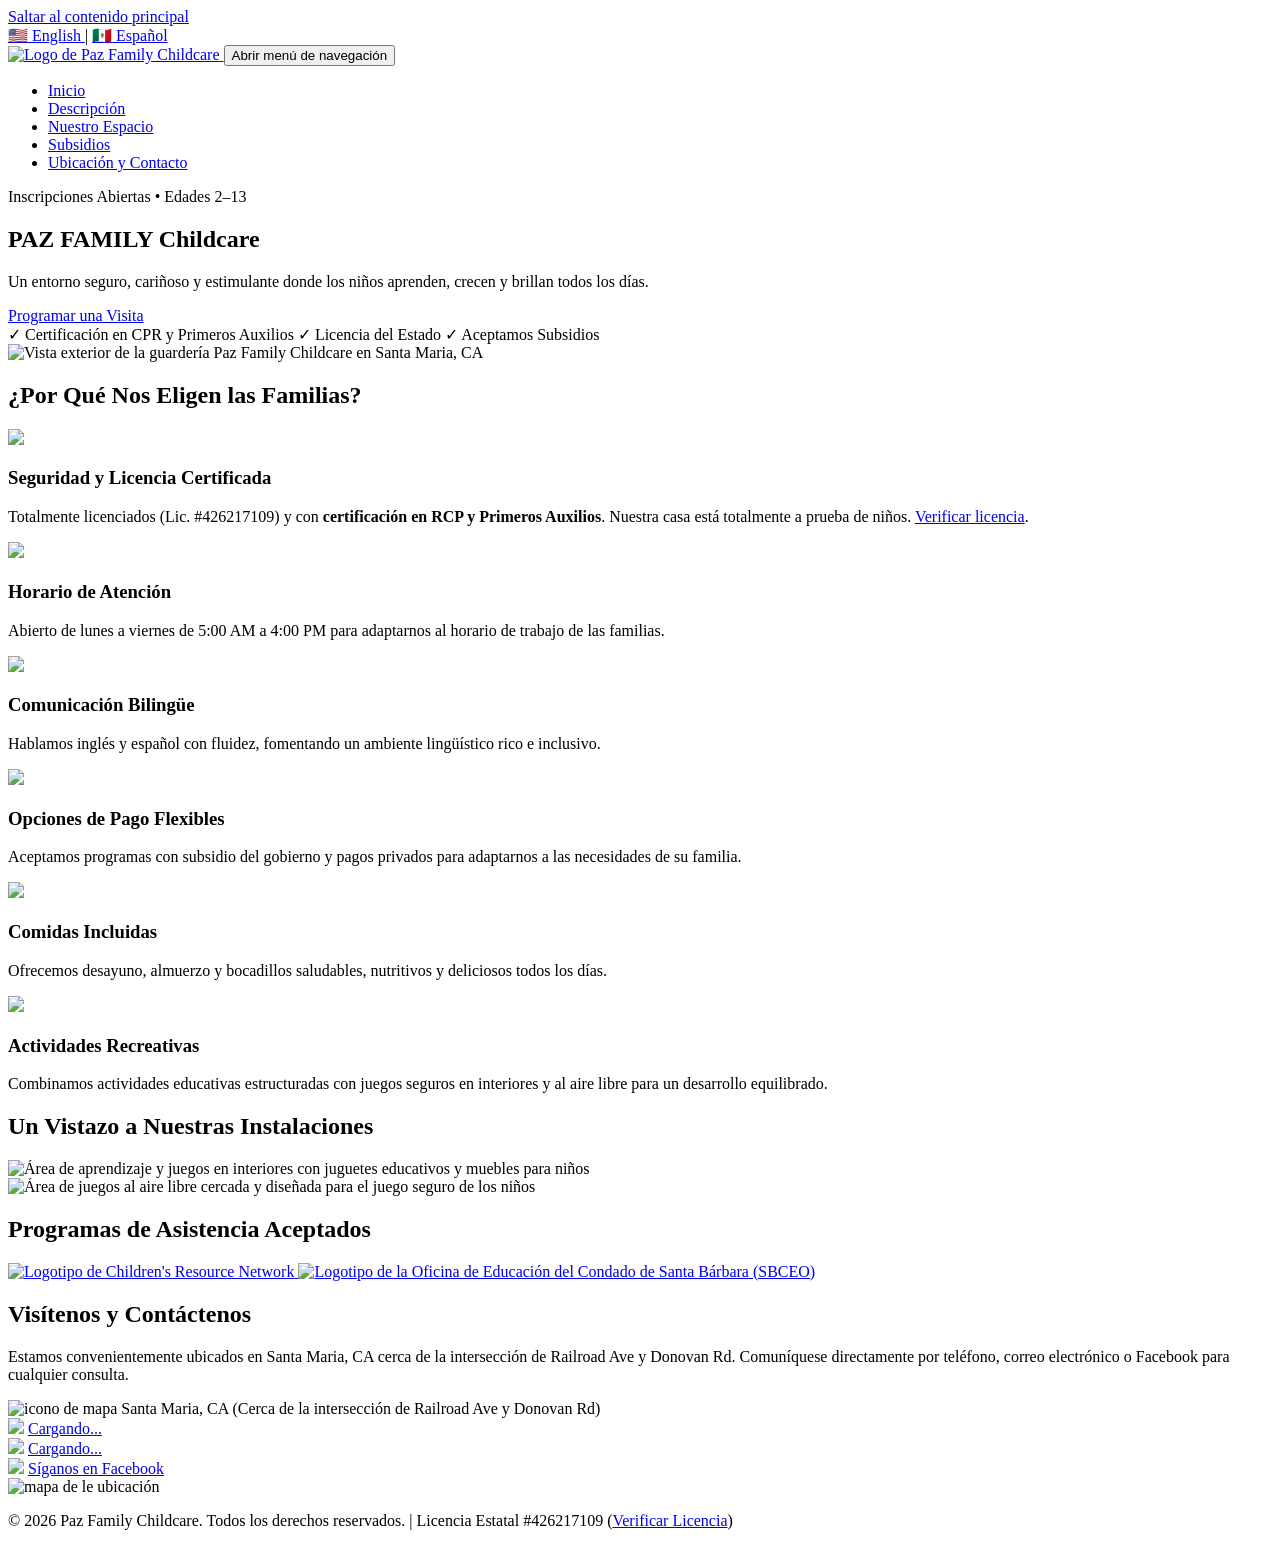
==== index-es.html @ 93f6423c "Add files via upload" ====
<!DOCTYPE html>
<html lang="es">

<head>
    <meta charset="UTF-8">
    <meta name="viewport" content="width=device-width, initial-scale=1.0">
    <link rel="icon" type="image/svg+xml" href="assets/images/childcare-logo.svg">
    <title>Paz Family Childcare Family Childcare | Guardería y Cuidado Infantil en Santa Maria, CA (Edades 2–13)</title>
    <meta name="description"
        content="Cuidado infantil bilingüe y licenciado en Santa Maria, CA. Edades 2–13. Comidas incluidas. Aceptamos subsidios y pago privado. ¡Inscripciones abiertas!">
    <meta name="keywords"
        content="Cuidado infantil Santa Maria CA, guardería cerca de Railroad Ave y Donovan Rd, cuidado infantil bilingüe, guardería subsidiada Santa Maria CA, cuidado de niños de 2 a 13 años, pago privado cuidado infantil">
    <meta property="og:title" content="Paz Family Chilcare Family Childcare | Cuidado Infantil Licenciado en Santa Maria, CA">
    <meta property="og:description"
        content="Inscripciones abiertas para edades de 2 a 13 años en Santa Maria, CA. Proveedor licenciado, ambiente bilingüe (inglés/español), comidas incluidas y subsidios o pago privado aceptados.">
    <meta property="og:type" content="website">
    <meta property="og:locale" content="es_US">
    <link rel="canonical" href="https://pazfamilychildcare.com/index-es.html" />
    <link rel="alternate" hreflang="en" href="https://pazfamilychildcare.com/index.html" />
    <link rel="alternate" hreflang="es" href="https://pazfamilychildcare.com/index-es.html" />
    <link rel="alternate" hreflang="x-default" href="https://pazfamilychildcare.com/index.html" />
    <link rel="preconnect" href="https://fonts.googleapis.com">
    <link rel="preconnect" href="https://fonts.gstatic.com" crossorigin>
    <link
        href="https://fonts.googleapis.com/css2?family=Nunito+Sans:wght@600;700;800&family=Quicksand:wght@700&display=swap"
        rel="stylesheet">
    <link rel="stylesheet" href="assets/css/style.css">
</head>

<body>
    <a href="#main-content" class="skip-link">Saltar al contenido principal</a>

    <header>
        <nav class="header-lang-switcher" aria-label="Opciones de idioma">
            <div class="container">
                <a href="index.html" id="lang-en" class="lang-btn" lang="en" aria-label="Switch to English version">
                    <span class="flag" aria-hidden="true">🇺🇸</span> English
                </a>
                <span class="lang-divider" aria-hidden="true">|</span>
                <a href="index-es.html" id="lang-es" class="lang-btn active" aria-label="Versión en español activa">
                    <span class="flag" aria-hidden="true">🇲🇽</span> Español
                </a>
            </div>
        </nav>
        <div class="nav-container">
            <div class="container">
                <a href="#hero" class="logo" aria-label="Página de inicio de Paz Family Childcare">
                    <img src="assets/images/childcare-logo.svg" alt="Logo de Paz Family Childcare">
                </a>
                <button class="mobile-menu-btn" aria-label="Abrir menú de navegación" aria-expanded="false"
                    aria-controls="primary-navigation">
                    <span aria-hidden="true"></span>
                    <span aria-hidden="true"></span>
                    <span aria-hidden="true"></span>
                    <span class="sr-only">Abrir menú de navegación</span>
                </button>
                <nav id="primary-navigation" aria-label="Navegación principal">
                    <ul class="nav-links">
                        <li><a href="#hero" class="nav-link active">Inicio</a></li>
                        <li><a href="#features" class="nav-link">Descripción</a></li>
                        <li><a href="#facility" class="nav-link">Nuestro Espacio</a></li>
                        <li><a href="#programs" class="nav-link">Subsidios</a></li>
                        <li><a href="#location" class="nav-link">Ubicación y Contacto</a></li>
                    </ul>
                </nav>
            </div>
        </div>
    </header>
    <main id="main-content">
        <section id="hero" class="hero">
            <div class="container">
                <span class="blob-bottom-left" aria-hidden="true"></span>
                <span class="blob-bottom-right" aria-hidden="true"></span>
                <div class="hero-container">
                    <div class="hero-content">
                        <span class="badge">Inscripciones Abiertas • Edades 2–13</span>
                        <h1>PAZ FAMILY <span>Childcare</span></h1>
                        <p>Un entorno seguro, cariñoso y estimulante donde los niños aprenden, crecen y brillan todos
                            los
                            días.</p>
                        <a href="#location" class="btn-primary">Programar una Visita</a>
                        <div class="hero-trust-bullets">
                            <span>✓ Certificación en CPR y Primeros Auxilios</span>
                            <span>✓ Licencia del Estado</span>
                            <span>✓ Aceptamos Subsidios</span>
                        </div>
                    </div>
                    <div class="hero-image-wrapper">
                        <img src="assets/images/house-outside.jpg"
                            alt="Vista exterior de la guardería Paz Family Childcare en Santa Maria, CA">
                    </div>
                </div>
            </div>
        </section>
        <section id="features" class="features">
            <div class="container">
                <h2 class="section-title">¿Por Qué Nos Eligen las Familias?</h2>
                <div class="features-grid">
                    <div class="feature-card">
                        <div class="icon-wrapper" aria-hidden="true"><img src="assets/icons/checkmark-icon.svg"
                                loading="lazy"></div>
                        <h3>Seguridad y Licencia Certificada</h3>
                        <p>Totalmente licenciados (Lic. #426217109) y con <strong>certificación en RCP y Primeros
                                Auxilios</strong>. Nuestra casa está totalmente a prueba de niños. <a
                                href="https://www.ccld.dss.ca.gov/carefacilitysearch/FacDetail/426217109" target="_blank" rel="noopener noreferrer"
                                aria-label="Verificar nuestra licencia en el sitio web de CCLD (se abre en una nueva pestaña)">Verificar
                                licencia</a>.</p>
                    </div>
                    <div class="feature-card">
                        <div class="icon-wrapper" aria-hidden="true"><img src="assets/icons/time-icon.svg"
                                loading="lazy"></div>
                        <h3>Horario de Atención</h3>
                        <p>Abierto de lunes a viernes de 5:00 AM a 4:00 PM para adaptarnos al horario de trabajo de las
                            familias.</p>
                    </div>
                    <div class="feature-card">
                        <div class="icon-wrapper" aria-hidden="true"><img src="assets/icons/languages-icon.svg"
                                loading="lazy"></div>
                        <h3>Comunicación Bilingüe</h3>
                        <p>Hablamos inglés y español con fluidez, fomentando un ambiente lingüístico rico e inclusivo.
                        </p>
                    </div>
                    <div class="feature-card">
                        <div class="icon-wrapper" aria-hidden="true"><img src="assets/icons/money-icon.svg"
                                loading="lazy"></div>
                        <h3>Opciones de Pago Flexibles</h3>
                        <p>Aceptamos programas con subsidio del gobierno y pagos privados para adaptarnos a las
                            necesidades
                            de su familia.</p>
                    </div>
                    <div class="feature-card">
                        <div class="icon-wrapper" aria-hidden="true"><img src="assets/icons/meal-icon.svg"
                                loading="lazy"></div>
                        <h3>Comidas Incluidas</h3>
                        <p>Ofrecemos desayuno, almuerzo y bocadillos saludables, nutritivos y deliciosos todos los días.
                        </p>
                    </div>
                    <div class="feature-card">
                        <div class="icon-wrapper" aria-hidden="true"><img src="assets/icons/basketball-icon.svg"
                                loading="lazy"></div>
                        <h3>Actividades Recreativas</h3>
                        <p>Combinamos actividades educativas estructuradas con juegos seguros en interiores y al aire
                            libre
                            para un desarrollo equilibrado.</p>
                    </div>
                </div>
            </div>
        </section>
        <section id="facility" class="facility">
            <div class="container">
                <h2 class="section-title">Un Vistazo a Nuestras Instalaciones</h2>
                <div class="facility-grid">
                    <div class="facility-card kitchen">
                        <img src="assets/images/house-indoors.jpg"
                            alt="Área de aprendizaje y juegos en interiores con juguetes educativos y muebles para niños"
                            loading="lazy">
                    </div>
                    <div class="facility-card books">
                        <img src="assets/images/house-indoors-v2.jpg"
                            alt="Área de juegos al aire libre cercada y diseñada para el juego seguro de los niños"
                            loading="lazy">
                    </div>
                </div>
            </div>
        </section>
        <section id="programs" class="programs">
            <div class="container">
                <h2 class="section-title">Programas de Asistencia Aceptados</h2>
                <div class="logo-group">
                    <a href="https://www.example-program1.gov" target="_blank" rel="noopener noreferrer"
                        class="program-logo"
                        aria-label="Visitar el sitio web de Children's Resource Network (se abre en una nueva pestaña)">
                        <img src="assets/images/childrens-resournce-santa-barbara-county-logo.jpg"
                            alt="Logotipo de Children's Resource Network" loading="lazy">
                    </a>
                    <a href="https://www.example-program2.gov" target="_blank" rel="noopener noreferrer"
                        class="program-logo" aria-label="Visitar el sitio web de SBCEO (se abre en una nueva pestaña)">
                        <img src="assets/images/sbceo-logo.png"
                            alt="Logotipo de la Oficina de Educación del Condado de Santa Bárbara (SBCEO)"
                            loading="lazy">
                    </a>
                </div>
            </div>
        </section>
        <section id="location" class="location">
            <div class="contact-section">
                <div class="contact-grid">
                    <div class="contact-info">
                        <h2 class="section-title">Visítenos y Contáctenos</h2>
                        <p>Estamos convenientemente ubicados en Santa Maria, CA cerca de la intersección de Railroad Ave y
                            Donovan Rd. Comuníquese directamente por teléfono, correo electrónico o Facebook para cualquier
                            consulta.</p>
                        <div class="contact-details">
                            <div class="contact-item">
                                <span aria-hidden="true"><img src="assets/icons/map-icon.svg" alt="icono de mapa"
                                        loading="lazy"></span>
                                <span>Santa Maria, CA (Cerca de la intersección de Railroad Ave y Donovan Rd)</span>
                            </div>
                            <div class="contact-item">
                                <span aria-hidden="true"><img src="assets/icons/phone-icon.svg" loading="lazy"></span>
                                <a href="#" id="protected-phone" class="contact-link"
                                    aria-label="Llamar a Paz Family Childcare">Cargando...</a>
                            </div>
                            <div class="contact-item">
                                <span aria-hidden="true"><img src="assets/icons/email-icon.svg" loading="lazy"></span>
                                <a href="#" id="protected-email" class="contact-link"
                                    aria-label="Enviar correo electrónico a Paz Family Childcare">Cargando...</a>
                            </div>
                            <div class="contact-item">
                                <span aria-hidden="true"><img src="assets/icons/facebook-icon.svg"
                                        loading="lazy"></span>
                                <a href="https://www.facebook.com/pazfamilychildcare1" target="_blank" rel="noopener noreferrer"
                                    class="contact-link"
                                    aria-label="Visitar nuestra página de Facebook (se abre en una nueva pestaña)">Síganos
                                    en Facebook</a>
                            </div>
                        </div>
                    </div>
                    <div class="map">
                        <img src="/assets/images/childare-location.png" alt="mapa de le ubicación">
                    </div>
                </div>
            </div>
        </section>
    </main>
    <footer>
        <div class="container">
            <p>&copy; <span id="current-year">2026</span> Paz Family Childcare. Todos los derechos reservados. |
                Licencia
                Estatal #426217109 (<a href="https://www.ccld.dss.ca.gov/carefacilitysearch/FacDetail/426217109" target="_blank" rel="noopener noreferrer"
                    aria-label="Verificar licencia en el sitio web de DSS de California (se abre en una nueva pestaña)">Verificar
                    Licencia</a>)</p>
        </div>
    </footer>
    <script src="assets/js/main.js" defer></script>
</body>

</html>
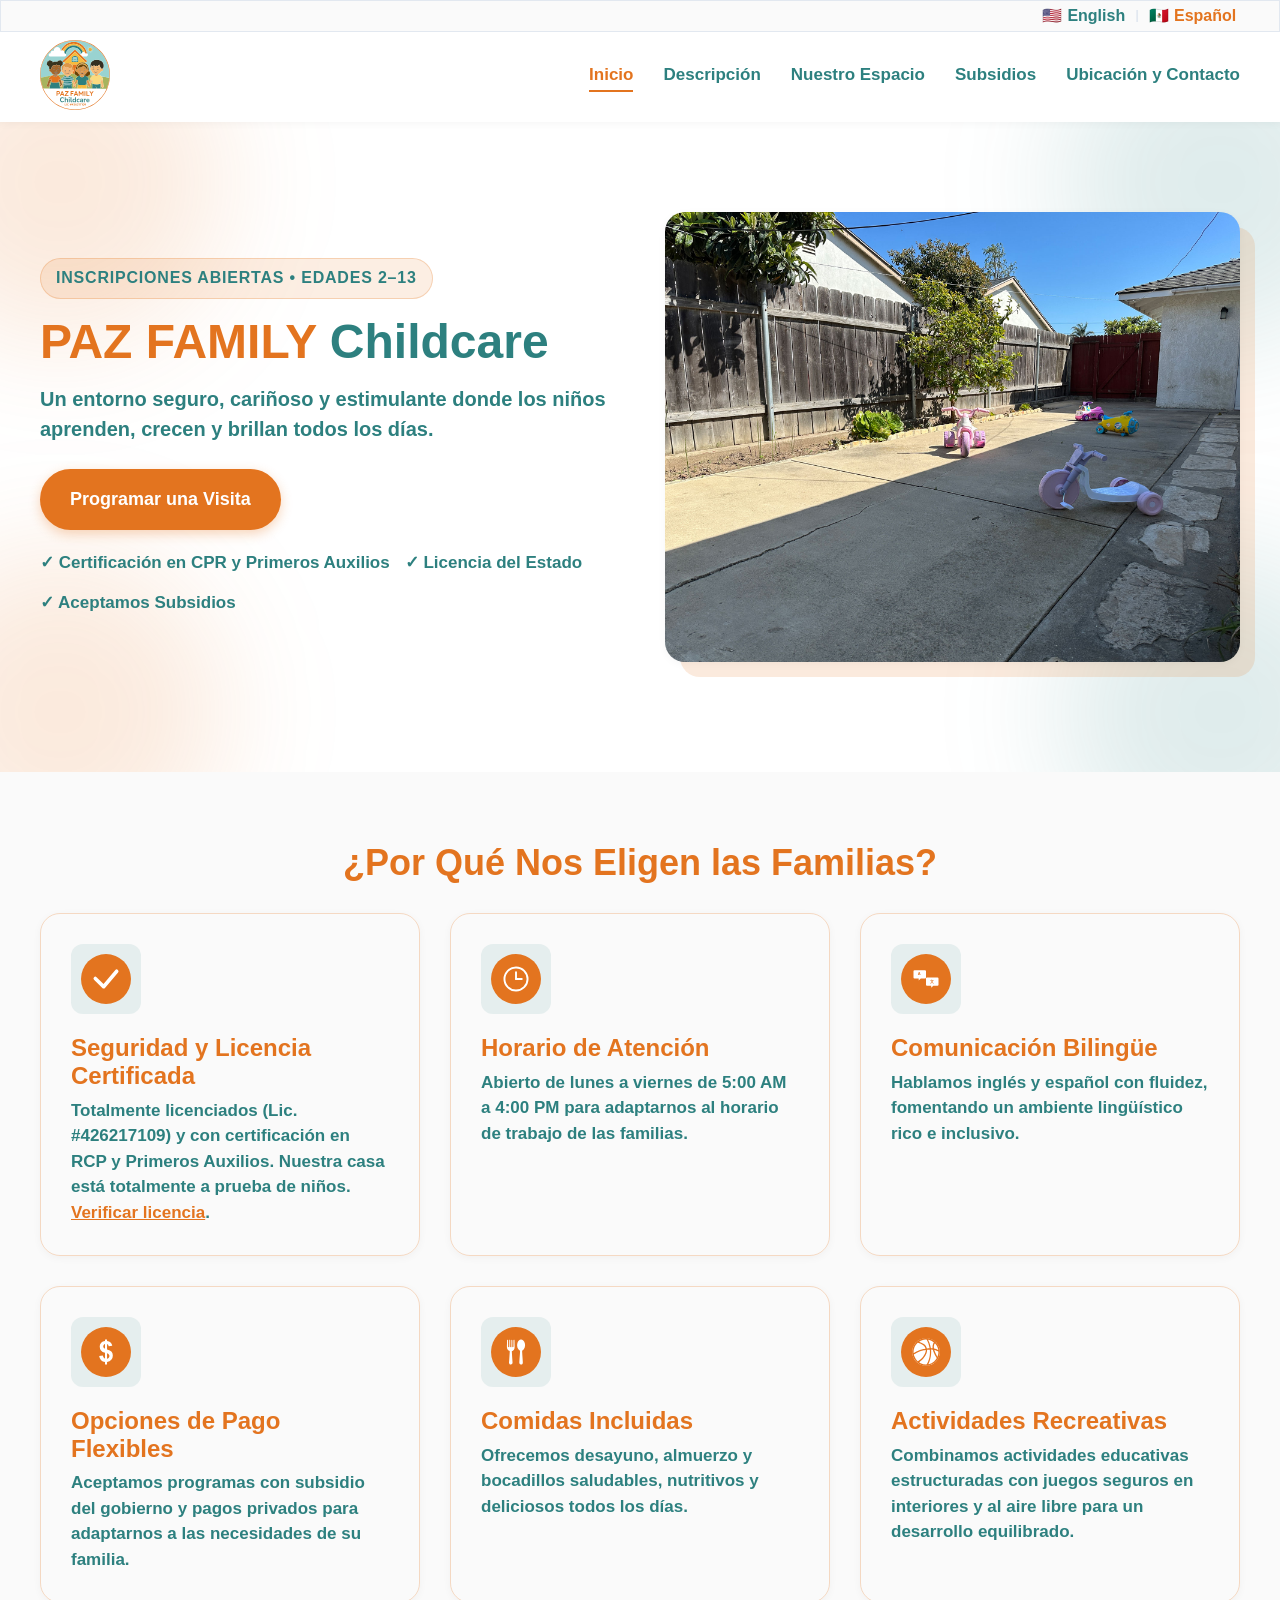
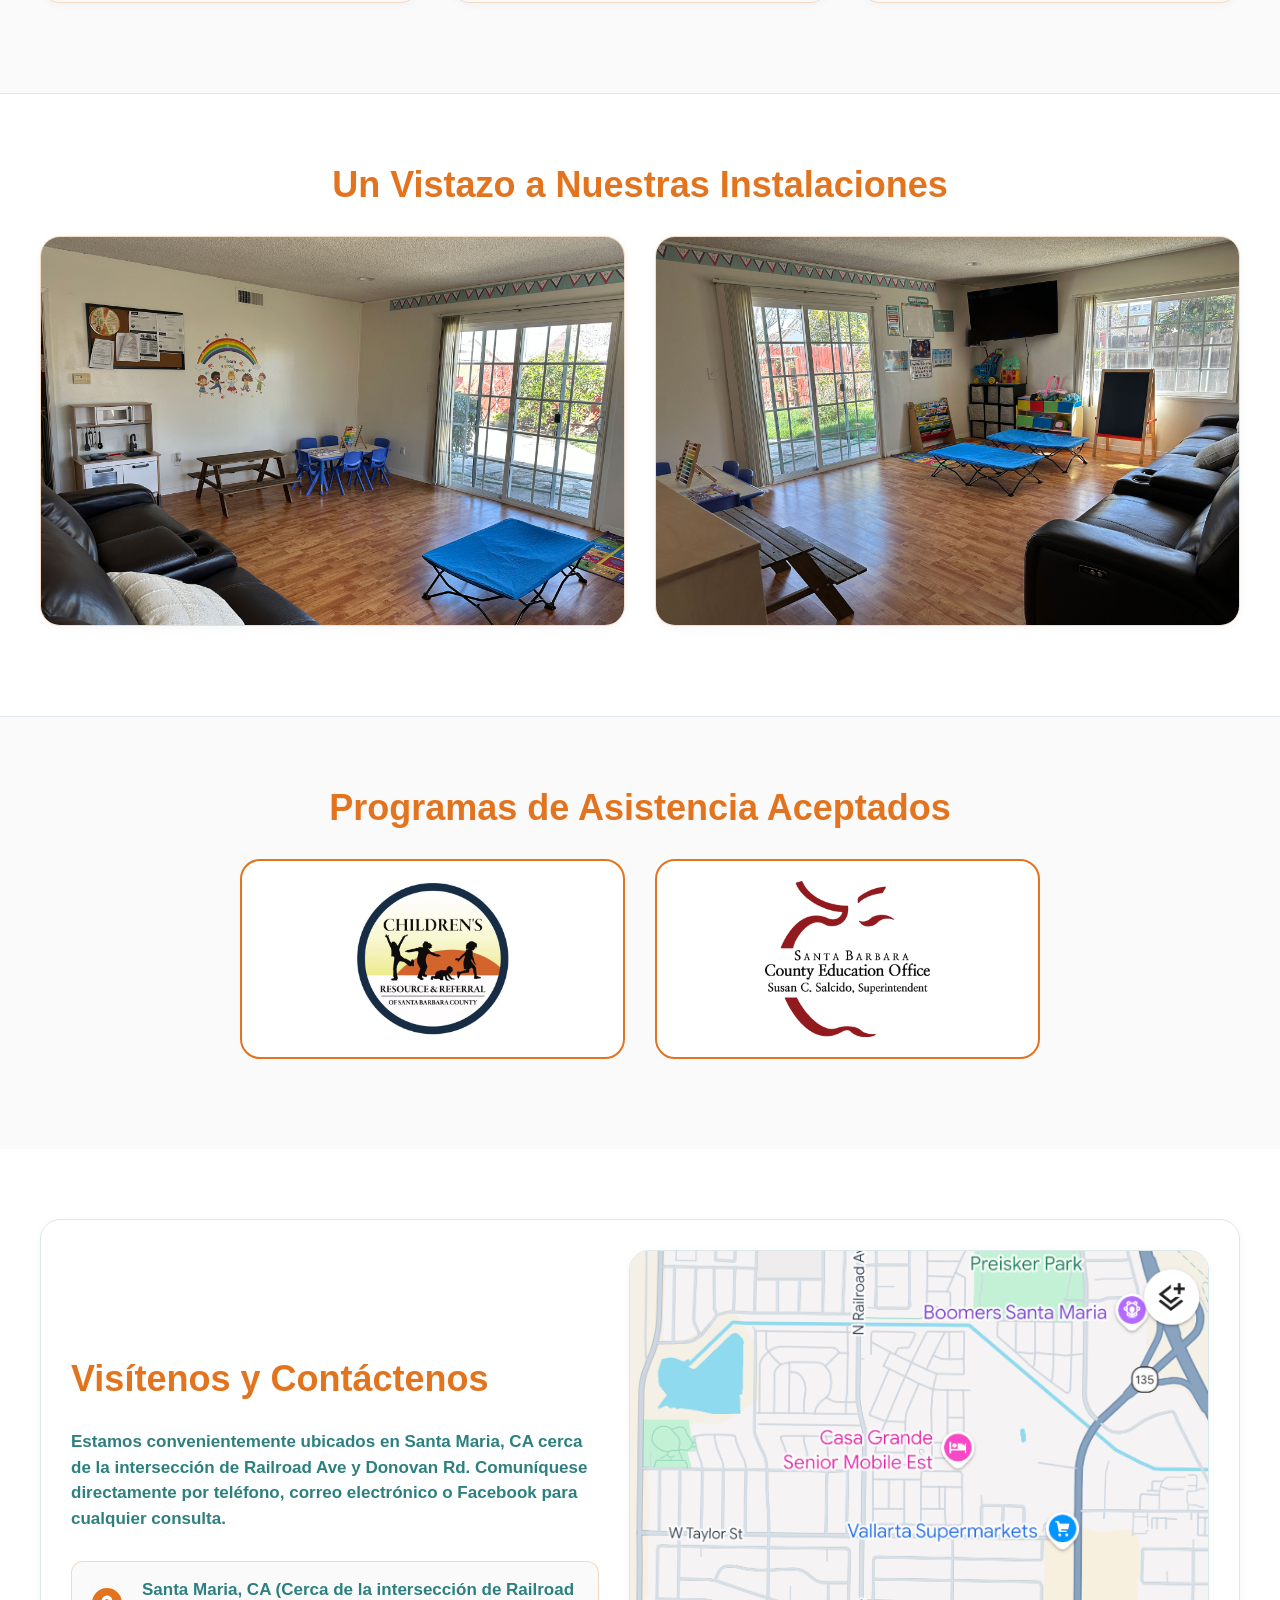
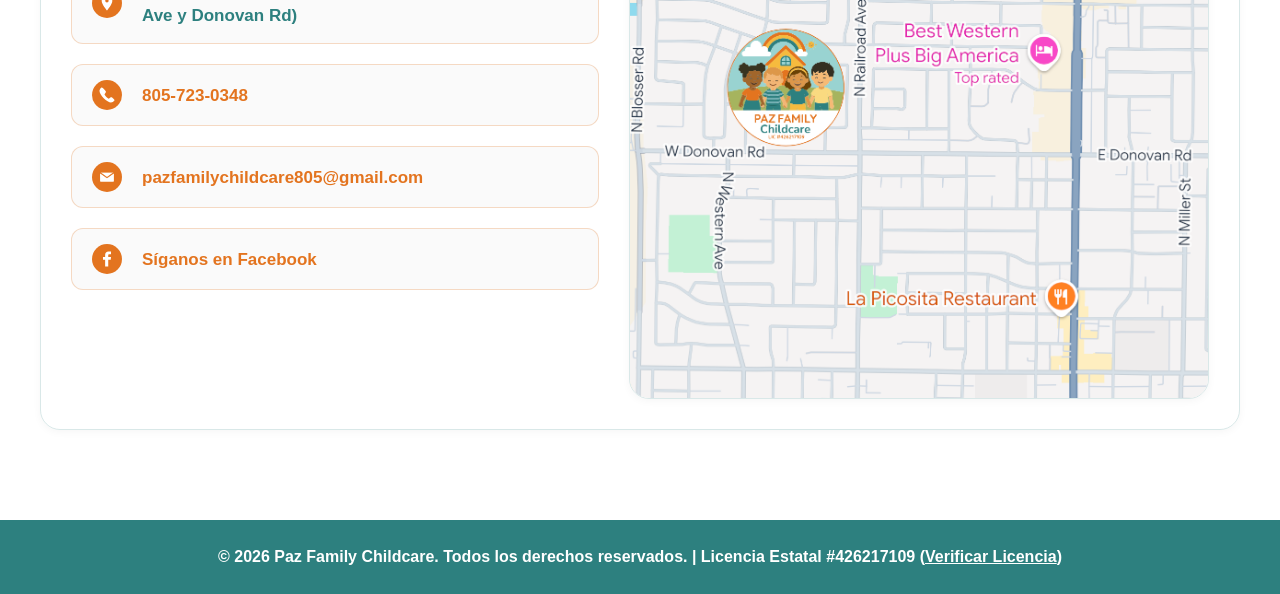
==== commit c16ca05c: "Fix map screenshot path" ====
--- a/index-es.html
+++ b/index-es.html
@@ -217,7 +217,7 @@
                         </div>
                     </div>
                     <div class="map">
-                        <img src="/assets/images/childare-location.png" alt="mapa de le ubicación">
+                        <img src="assets/images/childare-location.png" alt="mapa de le ubicación">
                     </div>
                 </div>
             </div>
@@ -235,4 +235,4 @@
     <script src="assets/js/main.js" defer></script>
 </body>
 
-</html>+</html>
--- a/assets/css/style.css
+++ b/assets/css/style.css
@@ -0,0 +1,1057 @@
+:root {
+    /* Brand colors */
+    --color-orange: #E3741F;
+    --color-aqua: #2D807F;
+
+    /* Font families */
+    --font-primary: 'Nunito Sans', sans-serif;
+    --font-secondary: 'Quicksand', sans-serif;
+
+    /* Layout */
+    --container-max-width: 1260px;
+    --padding-large: 90px;
+    --padding-medium: 70px;
+    --padding-small: 30px;
+
+    /* Border colors */
+    --border-aqua: 1.5px solid rgba(45, 128, 127, 0.18);
+    --border-orange: 1.5px solid rgba(227, 116, 31, 0.25);
+    --border-color: #E2E8F0;
+
+    /* Neutrals */
+    --color-white: #FFFFFF;
+    --bg-light: #FAFAFA;
+    --bg-dark: #0F172A;
+
+    /* Typography */
+    --font-h1: 3rem;
+    --font-h2: 2.25rem;
+    --font-h3: 1.5rem;
+    --font-body: 1.125rem;
+    --font-small: 1rem;
+    --font-nav: 1.0625rem;
+    --font-hero-p: 1.25rem;
+
+    /* Shadows */
+    --shadow-sm: 0 2px 8px rgba(0, 0, 0, 0.04);
+    --shadow-md: 0 10px 25px rgba(0, 0, 0, 0.08);
+    --shadow-orange: 0 10px 25px rgba(227, 116, 31, 0.15);
+    --shadow-aqua: 0 10px 25px rgba(45, 128, 127, 0.15);
+
+    /* Border Radius */
+    --radius-lg: 20px;
+    --radius-md: 12px;
+    --radius-full: 50px;
+
+    /* Transitions */
+    --transition: all 0.3s cubic-bezier(0.16, 1, 0.3, 1);
+}
+
+/* Reset & base styles */
+*,
+*::before,
+*::after {
+    box-sizing: border-box;
+    margin: 0;
+    padding: 0;
+}
+
+html {
+    -webkit-font-smoothing: antialiased;
+    -moz-osx-font-smoothing: grayscale;
+    text-rendering: optimizeLegibility;
+    scroll-behavior: smooth;
+    scroll-padding-top: 80px;
+}
+
+body {
+    font-family: var(--font-primary);
+    color: var(--color-aqua);
+    font-size: var(--font-body);
+    line-height: 1.5;
+    font-weight: 600;
+}
+
+h1,
+h2,
+h3,
+.section-title,
+.badge {
+    font-weight: 700;
+    font-family: var(--font-secondary);
+    line-height: 1.15;
+}
+
+h1 {
+    font-size: var(--font-h1);
+}
+
+h1 span{
+     font-family: var(--font-primary);
+}
+
+h2 {
+    font-size: var(--font-h2);
+}
+
+h3 {
+    font-size: var(--font-h3);
+}
+
+.sr-only {
+    position: absolute;
+    width: 1px;
+    height: 1px;
+    padding: 0;
+    margin: -1px;
+    overflow: hidden;
+    clip: rect(0, 0, 0, 0);
+    white-space: nowrap;
+    border: 0;
+}
+
+ul {
+    list-style: none;
+}
+
+img {
+    max-width: 100%;
+    height: auto;
+    display: block;
+}
+
+a {
+    text-decoration: none;
+    color: inherit;
+    font-weight: 800;
+}
+
+p a {
+    color: var(--color-orange);
+    text-decoration: underline;
+}
+
+p a:hover,
+p a:focus-visible {
+    color: var(--color-aqua);
+}
+
+.container {
+    max-width: var(--container-max-width);
+    margin-left: auto;
+    margin-right: auto;
+    padding-left: var(--padding-small);
+    padding-right: var(--padding-small);
+    width: 100%;
+}
+
+:focus-visible {
+    outline: 3px solid var(--color-orange);
+    outline-offset: 2px;
+}
+
+:focus:not(:focus-visible) {
+    outline: none;
+}
+
+.skip-link {
+    position: absolute;
+    top: -9999px;
+    left: -9999px;
+    background: var(--color-white);
+    color: #1a1a1a;
+    padding: 12px 18px;
+    font-weight: 700;
+    z-index: 99999;
+    text-decoration: underline;
+    border: 2px solid var(--color-orange);
+    border-radius: 0 0 6px 6px;
+    box-shadow: 0 4px 10px rgba(0, 0, 0, 0.15);
+    line-height: 1.15;
+}
+
+.skip-link:focus {
+    top: 0;
+    left: 50%;
+    -webkit-transform: translateX(-50%);
+    transform: translateX(-50%);
+}
+
+@media (forced-colors: active) {
+
+    :focus-visible,
+    .skip-link:focus {
+        outline: 3px solid CanvasText;
+    }
+}
+
+/* Header & navigation */
+header {
+    position: fixed;
+    top: 0;
+    left: 0;
+    width: 100%;
+    height: 122px;
+    background: var(--color-white);
+    box-shadow: var(--shadow-sm);
+    z-index: 1000;
+}
+
+.nav-container .container {
+    display: -webkit-box;
+    display: flex;
+    -webkit-box-pack: justify;
+    justify-content: space-between;
+    -webkit-box-align: center;
+    align-items: center;
+    padding-top: 8px;
+    padding-bottom: 8px;
+    -webkit-transition: padding 0.3s ease;
+    transition: padding 0.3s ease;
+    position: relative;
+}
+
+.logo img {
+    width: 70px;
+    height: 70px;
+    -o-object-fit: contain;
+    object-fit: contain;
+    -webkit-transition: width 0.3s ease, height 0.3s ease;
+    transition: width 0.3s ease, height 0.3s ease;
+}
+
+header.header-scrolled .logo img {
+    width: 50px;
+    height: 50px;
+}
+
+header.header-scrolled {
+    height: 100px;
+}
+
+.nav-links {
+    display: -webkit-box;
+    display: flex;
+    -webkit-box-align: center;
+    align-items: center;
+    gap: var(--padding-small);
+}
+
+.nav-links a {
+    font-family: var(--font-primary);
+    font-weight: 700;
+    font-size: var(--font-nav);
+    line-height: 1.15;
+    color: var(--color-aqua);
+    -webkit-transition: var(--transition);
+    transition: var(--transition);
+    position: relative;
+    padding: 8px 0;
+}
+
+.nav-links a:hover,
+.nav-links a.active {
+    color: var(--color-orange);
+}
+
+.nav-links a.active::after {
+    content: '';
+    position: absolute;
+    bottom: 0;
+    left: 0;
+    width: 100%;
+    height: 2px;
+    background-color: var(--color-orange);
+}
+
+/* Mobile menu toggle button */
+.mobile-menu-btn {
+    display: none;
+    background: none;
+    border: none;
+    cursor: pointer;
+    width: 44px;
+    height: 44px;
+    padding: 8px;
+    z-index: 1001;
+    position: relative;
+    -webkit-box-orient: vertical;
+    -webkit-box-direction: normal;
+    flex-direction: column;
+    -webkit-box-pack: center;
+    justify-content: center;
+    -webkit-box-align: center;
+    align-items: center;
+    gap: 5px;
+}
+
+.mobile-menu-btn span {
+    display: block;
+    width: 25px;
+    height: 3px;
+    background: var(--color-aqua);
+    border-radius: 2px;
+    -webkit-transition: opacity 0.3s ease, -webkit-transform 0.3s ease;
+    transition: opacity 0.3s ease, -webkit-transform 0.3s ease;
+    transition: transform 0.3s ease, opacity 0.3s ease;
+    transition: transform 0.3s ease, opacity 0.3s ease, -webkit-transform 0.3s ease;
+}
+
+.mobile-menu-btn.open span:nth-child(1) {
+    -webkit-transform: translateY(8px) rotate(45deg);
+    transform: translateY(8px) rotate(45deg);
+}
+
+.mobile-menu-btn.open span:nth-child(2) {
+    opacity: 0;
+}
+
+.mobile-menu-btn.open span:nth-child(3) {
+    -webkit-transform: translateY(-8px) rotate(-45deg);
+    transform: translateY(-8px) rotate(-45deg);
+}
+
+main {
+    margin-top: 122px;
+}
+
+/* Hero section */
+.hero {
+    padding-top: 50px;
+    padding-bottom: 50px;
+    position: relative;
+    overflow: hidden;
+}
+
+@media (min-height: 716px) {
+    .hero {
+        padding-top: var(--padding-large);
+        padding-bottom: 110px;
+    }
+}
+
+.hero-container {
+    display: grid;
+    grid-template-columns: 1fr 1fr;
+    gap: 50px;
+    -webkit-box-align: center;
+    align-items: center;
+    position: relative;
+    z-index: 2;
+}
+
+.badge {
+    display: inline-block;
+    background-color: rgba(227, 116, 31, 0.12);
+    color: var(--color-aqua);
+    border: var(--border-orange);
+    font-size: var(--font-small);
+    line-height: 1.15;
+    letter-spacing: 0.05em;
+    padding: 10px 15px;
+    border-radius: var(--radius-full);
+    text-transform: uppercase;
+}
+
+.hero-trust-bullets {
+    display: -webkit-box;
+    display: flex;
+    gap: 15px;
+    margin-top: 20px;
+    font-size: var(--font-nav);
+    line-height: 1.5;
+    font-weight: 700;
+    color: var(--color-aqua);
+    flex-wrap: wrap;
+}
+
+.btn-primary {
+    display: -webkit-inline-box;
+    display: inline-flex;
+    -webkit-box-align: center;
+    align-items: center;
+    -webkit-box-pack: center;
+    justify-content: center;
+    background-color: var(--color-orange);
+    color: var(--color-white);
+    font-family: var(--font-secondary);
+    font-size: var(--font-body);
+    line-height: 1.15;
+    font-weight: 700;
+    padding: 20px 30px;
+    min-height: 50px;
+    border-radius: var(--radius-full);
+    border: none;
+    box-shadow: 0 4px 12px rgba(227, 116, 31, 0.3);
+    cursor: pointer;
+    -webkit-transition: var(--transition);
+    transition: var(--transition);
+    text-decoration: none;
+    position: relative;
+    overflow: hidden;
+    isolation: isolate;
+}
+
+.btn-primary:hover,
+.btn-primary:focus {
+    background-color: var(--color-aqua);
+    color: var(--color-white);
+    -webkit-transform: translateY(-2px);
+    transform: translateY(-2px);
+    box-shadow: 0 6px 16px rgba(45, 128, 127, 0.3);
+}
+
+.btn-primary:focus-visible {
+    outline: none;
+    box-shadow: 0 0 0 3px var(--color-white), 0 0 0 6px var(--color-orange);
+}
+
+/* Corner blobs */
+.hero::before,
+.hero::after,
+.blob-bottom-left,
+.blob-bottom-right {
+    position: absolute;
+    width: 320px;
+    height: 320px;
+    border-radius: 50%;
+    -webkit-filter: blur(60px);
+    filter: blur(60px);
+    pointer-events: none;
+    z-index: 1;
+}
+
+.hero::before {
+    content: '';
+    top: -100px;
+    left: -100px;
+    background: rgba(227, 116, 31, 0.15);
+}
+
+.hero::after {
+    content: '';
+    top: -100px;
+    right: -100px;
+    background: rgba(45, 128, 127, 0.15);
+}
+
+.blob-bottom-left {
+    bottom: -100px;
+    left: -100px;
+    background: rgba(227, 116, 31, 0.15);
+}
+
+.blob-bottom-right {
+    bottom: -100px;
+    right: -100px;
+    background: rgba(45, 128, 127, 0.15);
+}
+
+.hero h1 {
+    color: var(--color-orange);
+    margin: 15px 0;
+}
+
+.hero h1 span {
+    color: var(--color-aqua);
+}
+
+.hero p {
+    font-size: var(--font-hero-p);
+    line-height: 1.5;
+    color: var(--color-aqua);
+    margin-bottom: 25px;
+}
+
+.hero-image-wrapper {
+    position: relative;
+}
+
+.hero-image-wrapper::before {
+    content: '';
+    position: absolute;
+    top: 15px;
+    left: 15px;
+    width: 100%;
+    height: 100%;
+    background-color: rgba(227, 116, 31, 0.15);
+    border-radius: var(--radius-lg);
+    z-index: 0;
+}
+
+.hero-image-wrapper img {
+    position: relative;
+    z-index: 1;
+    width: 100%;
+    max-height: 300px;
+    aspect-ratio: 1 / 1;
+    -o-object-fit: cover;
+    object-fit: cover;
+    border-radius: var(--radius-lg);
+    box-shadow: var(--shadow-sm);
+}
+
+.section-title {
+    text-align: center;
+    margin-bottom: 30px;
+    color: var(--color-orange);
+}
+
+/* Features grid */
+.features {
+    padding-top: 30px;
+    padding-bottom: var(--padding-large);
+    background: var(--bg-light);
+}
+
+@media (min-height: 716px) {
+    .features {
+        padding-top: var(--padding-medium);
+        padding-bottom: var(--padding-large);
+    }
+
+    .hero-image-wrapper img {
+        max-height: 450px;
+    }
+}
+
+.features-grid {
+    display: grid;
+    grid-template-columns: repeat(3, 1fr);
+    gap: var(--padding-small);
+}
+
+@media (max-width: 992px) {
+    .features-grid {
+        grid-template-columns: repeat(2, 1fr);
+    }
+}
+
+@media (max-width: 600px) {
+    .features-grid {
+        grid-template-columns: 1fr;
+    }
+}
+
+.feature-card {
+    border: var(--border-orange);
+    border-radius: var(--radius-lg);
+    padding: var(--padding-small);
+    -webkit-transition: var(--transition);
+    transition: var(--transition);
+    box-shadow: var(--shadow-sm);
+    position: relative;
+    overflow: hidden;
+}
+
+.feature-card img {
+    width: 50px;
+}
+
+.feature-card:hover,
+.feature-card:focus {
+    -webkit-transform: translateY(-4px);
+    transform: translateY(-4px);
+    border-color: var(--color-orange);
+    box-shadow: var(--shadow-orange);
+}
+
+.feature-card .icon-wrapper {
+    width: 70px;
+    height: 70px;
+    background: rgba(45, 128, 127, 0.10);
+    border-radius: var(--radius-md);
+    display: -webkit-box;
+    display: flex;
+    -webkit-box-align: center;
+    align-items: center;
+    -webkit-box-pack: center;
+    justify-content: center;
+    margin-bottom: 20px;
+    -webkit-transition: var(--transition);
+    transition: var(--transition);
+}
+
+.feature-card:hover .icon-wrapper,
+.feature-card:focus .icon-wrapper {
+    background: rgba(227, 116, 31, 0.12);
+}
+
+.feature-card h3 {
+    color: var(--color-orange);
+    margin-bottom: 8px;
+}
+
+.feature-card p {
+    color: var(--color-aqua);
+    font-size: var(--font-nav);
+    line-height: 1.5;
+}
+
+/* Facility section */
+.facility {
+    padding-top: var(--padding-medium);
+    padding-bottom: var(--padding-large);
+    border-top: 1px solid var(--border-color);
+    border-bottom: 1px solid var(--border-color);
+}
+
+.facility-grid {
+    display: grid;
+    grid-template-columns: repeat(auto-fit, minmax(350px, 1fr));
+    gap: var(--padding-small);
+}
+
+.facility-card {
+    border-radius: var(--radius-lg);
+    overflow: hidden;
+    border: var(--border-orange);
+    box-shadow: var(--shadow-sm);
+    -webkit-transition: var(--transition);
+    transition: var(--transition);
+}
+
+.facility-card:hover,
+.facility-card:focus {
+    border-color: var(--color-aqua);
+    box-shadow: var(--shadow-aqua);
+}
+
+.facility-card img {
+    width: 100%;
+    height: auto;
+    aspect-ratio: 1.5 / 1;
+    -o-object-fit: cover;
+    object-fit: cover;
+    display: block;
+    -webkit-transition: -webkit-transform 0.5s cubic-bezier(0.16, 1, 0.3, 1);
+    transition: -webkit-transform 0.5s cubic-bezier(0.16, 1, 0.3, 1);
+    transition: transform 0.5s cubic-bezier(0.16, 1, 0.3, 1);
+    transition: transform 0.5s cubic-bezier(0.16, 1, 0.3, 1), -webkit-transform 0.5s cubic-bezier(0.16, 1, 0.3, 1);
+}
+
+.facility-card.kitchen img {
+    -webkit-transform-origin: 16% 45%;
+    transform-origin: 16% 45%;
+}
+
+.facility-card.books img {
+    -webkit-transform-origin: 73% 33%;
+    transform-origin: 73% 33%;
+}
+
+.facility-card:hover img,
+.facility-card:focus img {
+    -webkit-transform: scale(2.04);
+    transform: scale(2.04);
+}
+
+/* Programs */
+.programs {
+    padding-top: var(--padding-medium);
+    padding-bottom: var(--padding-large);
+    background-color: var(--bg-light);
+}
+
+.logo-group {
+    display: grid;
+    grid-template-columns: repeat(2, 1fr);
+    gap: var(--padding-small);
+    -webkit-box-align: center;
+    align-items: center;
+    max-width: 800px;
+    margin: 0 auto;
+}
+
+.program-logo {
+    display: -webkit-box;
+    display: flex;
+    -webkit-box-pack: center;
+    justify-content: center;
+    -webkit-box-align: center;
+    align-items: center;
+    height: 200px;
+    width: 100%;
+    padding: 20px;
+    background-color: var(--color-white);
+    border: 2px solid var(--color-orange);
+    border-radius: var(--radius-lg);
+    box-sizing: border-box;
+    -webkit-transition: all 0.3s cubic-bezier(0.16, 1, 0.3, 1);
+    transition: all 0.3s cubic-bezier(0.16, 1, 0.3, 1);
+}
+
+.program-logo:hover,
+.program-logo:focus {
+    border-color: var(--color-aqua);
+    -webkit-transform: translateY(-4px);
+    transform: translateY(-4px);
+    box-shadow: 0 8px 20px rgba(45, 128, 127, 0.15);
+}
+
+.program-logo img {
+    max-width: 100%;
+    max-height: 100%;
+    width: auto;
+    height: auto;
+    -o-object-fit: contain;
+    object-fit: contain;
+}
+
+@media (max-width: 600px) {
+    .logo-group {
+        grid-template-columns: 1fr;
+    }
+}
+
+/* Contact section */
+.location {
+    max-width: var(--container-max-width);
+    margin-left: auto;
+    margin-right: auto;
+    padding-top: var(--padding-medium);
+    padding-bottom: var(--padding-large);
+    padding-left: var(--padding-small);
+    padding-right: var(--padding-small);
+    width: 100%;
+}
+
+.contact-section {
+    border-radius: var(--radius-lg);
+    border: var(--border-aqua);
+    box-shadow: var(--shadow-sm);
+    padding: var(--padding-small);
+}
+
+.contact-grid {
+    display: grid;
+    grid-template-columns: 1fr 1.1fr;
+    gap: var(--padding-small);
+    -webkit-box-align: center;
+    align-items: center;
+}
+
+.contact-info h2.section-title {
+    text-align: left;
+}
+
+.contact-info p {
+    color: var(--color-aqua);
+    margin-bottom: 30px;
+    font-size: var(--font-nav);
+    line-height: 1.5;
+}
+
+.contact-details {
+    display: -webkit-box;
+    display: flex;
+    -webkit-box-orient: vertical;
+    -webkit-box-direction: normal;
+    flex-direction: column;
+    gap: 20px;
+}
+
+.contact-item {
+    display: -webkit-box;
+    display: flex;
+    -webkit-box-align: start;
+    align-items: flex-start;
+    -webkit-box-align: center;
+    align-items: center;
+    gap: 20px;
+    padding: 15px 20px;
+    background: var(--bg-light);
+    border: var(--border-orange);
+    border-radius: var(--radius-md);
+    font-size: var(--font-nav);
+    line-height: 1.5;
+    -webkit-transition: var(--transition);
+    transition: var(--transition);
+}
+
+.contact-item>span:last-child,
+.contact-item>a {
+    -webkit-box-flex: 1;
+    flex: 1;
+    min-width: 0;
+}
+
+.contact-item:hover,
+.contact-item:focus {
+    border-color: var(--color-orange);
+    -webkit-transform: translateX(4px);
+    transform: translateX(4px);
+    box-shadow: var(--shadow-sm);
+}
+
+.contact-item img {
+    width: 30px;
+    height: 30px;
+    -o-object-fit: contain;
+    object-fit: contain;
+    flex-shrink: 0;
+}
+
+.contact-item span {
+    flex-shrink: 0;
+    display: -webkit-box;
+    display: flex;
+    -webkit-box-align: center;
+    align-items: center;
+}
+
+.map {
+    width: 100%;
+    border-radius: var(--radius-lg);
+    border: var(--border-aqua);
+    overflow: hidden;
+    box-shadow: var(--shadow-sm);
+}
+
+/* Footer */
+footer {
+    background: var(--color-aqua);
+    color: var(--color-white);
+    text-align: center;
+    padding-top: 25px;
+    padding-bottom: 25px;
+}
+
+footer p {
+    font-size: var(--font-small);
+    line-height: 1.5;
+    font-weight: 700;
+}
+
+footer a {
+    color: var(--color-white);
+    text-decoration: underline;
+    font-weight: 800;
+}
+
+footer a:hover,
+footer a:focus {
+    color: var(--color-white);
+    text-decoration: none;
+}
+
+.contact-link {
+    color: var(--color-orange);
+    text-decoration: none;
+    font-weight: 700;
+}
+
+.contact-link:hover,
+.contact-link:focus {
+    text-decoration: underline;
+    color: var(--color-aqua);
+}
+
+/* Language switcher */
+.header-lang-switcher {
+    background: var(--bg-light);
+    border: 1px solid var(--border-color);
+    padding: 5.6px 12.8px;
+}
+
+.header-lang-switcher .container {
+    display: -webkit-box;
+    display: flex;
+    -webkit-box-pack: end;
+    justify-content: flex-end;
+    gap: 10px;
+}
+
+.lang-btn {
+    font-size: var(--font-small);
+    line-height: 1.15;
+    font-weight: 700;
+    color: var(--color-aqua);
+    text-decoration: none;
+    border-radius: var(--radius-md);
+    -webkit-transition: var(--transition);
+    transition: var(--transition);
+    display: -webkit-inline-box;
+    display: inline-flex;
+    -webkit-box-align: center;
+    align-items: center;
+    gap: 5px;
+}
+
+.lang-btn:hover,
+.lang-btn:focus {
+    color: var(--color-orange);
+}
+
+.lang-btn.active {
+    color: var(--color-orange);
+    font-weight: 700;
+}
+
+.lang-divider {
+    color: var(--border-color);
+    font-size: 0.85rem;
+    line-height: 1.15;
+}
+
+@media (max-width: 768px) {
+    :root {
+        --font-h1: 2.25rem;
+        --font-h2: 1.75rem;
+        --font-h3: 1.25rem;
+        --font-body: 1rem;
+        --font-small: 0.875rem;
+        --font-nav: 1rem;
+        --font-hero-p: 1.125rem;
+        --padding-large: 40px;
+        --padding-medium: 30px;
+        --padding-small: 15px;
+    }
+
+    .container {
+        padding-left: 16px;
+        padding-right: 16px;
+    }
+
+    .hero-container {
+        grid-template-columns: 1fr;
+        text-align: center;
+        gap: 30px;
+    }
+
+    .hero-content {
+        display: -webkit-box;
+        display: flex;
+        -webkit-box-orient: vertical;
+        -webkit-box-direction: normal;
+        flex-direction: column;
+        -webkit-box-align: center;
+        align-items: center;
+        text-align: center;
+    }
+
+    .hero {
+        padding-top: 40px;
+        padding-bottom: 40px;
+    }
+
+    .hero-image-wrapper::before {
+        right: 0;
+        top: -8px;
+    }
+
+    .nav-container {
+        position: relative;
+    }
+
+    #primary-navigation {
+        position: static;
+    }
+
+    .section-title {
+        margin-bottom: 20px;
+    }
+
+    .nav-links {
+        display: -webkit-box;
+        display: flex;
+        -webkit-box-orient: vertical;
+        -webkit-box-direction: normal;
+        flex-direction: column;
+        position: absolute;
+        top: 100%;
+        left: 0;
+        width: 100%;
+        background-color: var(--color-white);
+        padding: 24px;
+        box-shadow: var(--shadow-md);
+        border-top: 1px solid var(--border-color);
+        text-align: center;
+        gap: 15px;
+        margin: 0;
+        z-index: 999;
+        opacity: 0;
+        visibility: hidden;
+        pointer-events: none;
+        -webkit-transform: translateY(-15px);
+        transform: translateY(-15px);
+        -webkit-transition: opacity 0.3s cubic-bezier(0.16, 1, 0.3, 1), visibility 0.3s cubic-bezier(0.16, 1, 0.3, 1), -webkit-transform 0.3s cubic-bezier(0.16, 1, 0.3, 1);
+        transition: opacity 0.3s cubic-bezier(0.16, 1, 0.3, 1), visibility 0.3s cubic-bezier(0.16, 1, 0.3, 1), -webkit-transform 0.3s cubic-bezier(0.16, 1, 0.3, 1);
+        transition: opacity 0.3s cubic-bezier(0.16, 1, 0.3, 1), visibility 0.3s cubic-bezier(0.16, 1, 0.3, 1), transform 0.3s cubic-bezier(0.16, 1, 0.3, 1);
+        transition: opacity 0.3s cubic-bezier(0.16, 1, 0.3, 1), visibility 0.3s cubic-bezier(0.16, 1, 0.3, 1), transform 0.3s cubic-bezier(0.16, 1, 0.3, 1), -webkit-transform 0.3s cubic-bezier(0.16, 1, 0.3, 1);
+    }
+
+    .nav-links.open {
+        opacity: 1;
+        visibility: visible;
+        pointer-events: auto;
+        -webkit-transform: translateY(0);
+        transform: translateY(0);
+    }
+
+    .nav-links a {
+        display: block;
+        padding: 12px 0;
+    }
+
+    .feature-card .icon-wrapper {
+        width: 50px;
+        height: 50px;
+    }
+
+    .feature-card img {
+        width: 30px;
+    }
+
+    /* Toggle button and logo */
+    .mobile-menu-btn {
+        display: -webkit-box;
+        display: flex;
+        margin-left: auto;
+    }
+
+    .logo img {
+        width: 70px;
+        height: 70px;
+    }
+
+    header.header-scrolled .logo img {
+        width: 50px;
+        height: 50px;
+    }
+
+    /* Contact and map */
+    .contact-grid {
+        grid-template-columns: 1fr;
+        gap: 40px;
+    }
+
+    .contact-section {
+        padding-top: 30px;
+    }
+
+    .contact-info h2.section-title,
+    .contact-info p {
+        text-align: center;
+    }
+
+    .map {
+        min-height: 300px;
+    }
+}
+
+/* Reduced motion accessibility settings */
+@media (prefers-reduced-motion: reduce) {
+
+    *,
+    *::before,
+    *::after {
+        -webkit-animation-duration: 0.01ms !important;
+        animation-duration: 0.01ms !important;
+        -webkit-animation-iteration-count: 1 !important;
+        animation-iteration-count: 1 !important;
+        -webkit-transition-duration: 0.01ms !important;
+        transition-duration: 0.01ms !important;
+        scroll-behavior: auto !important;
+    }
+}
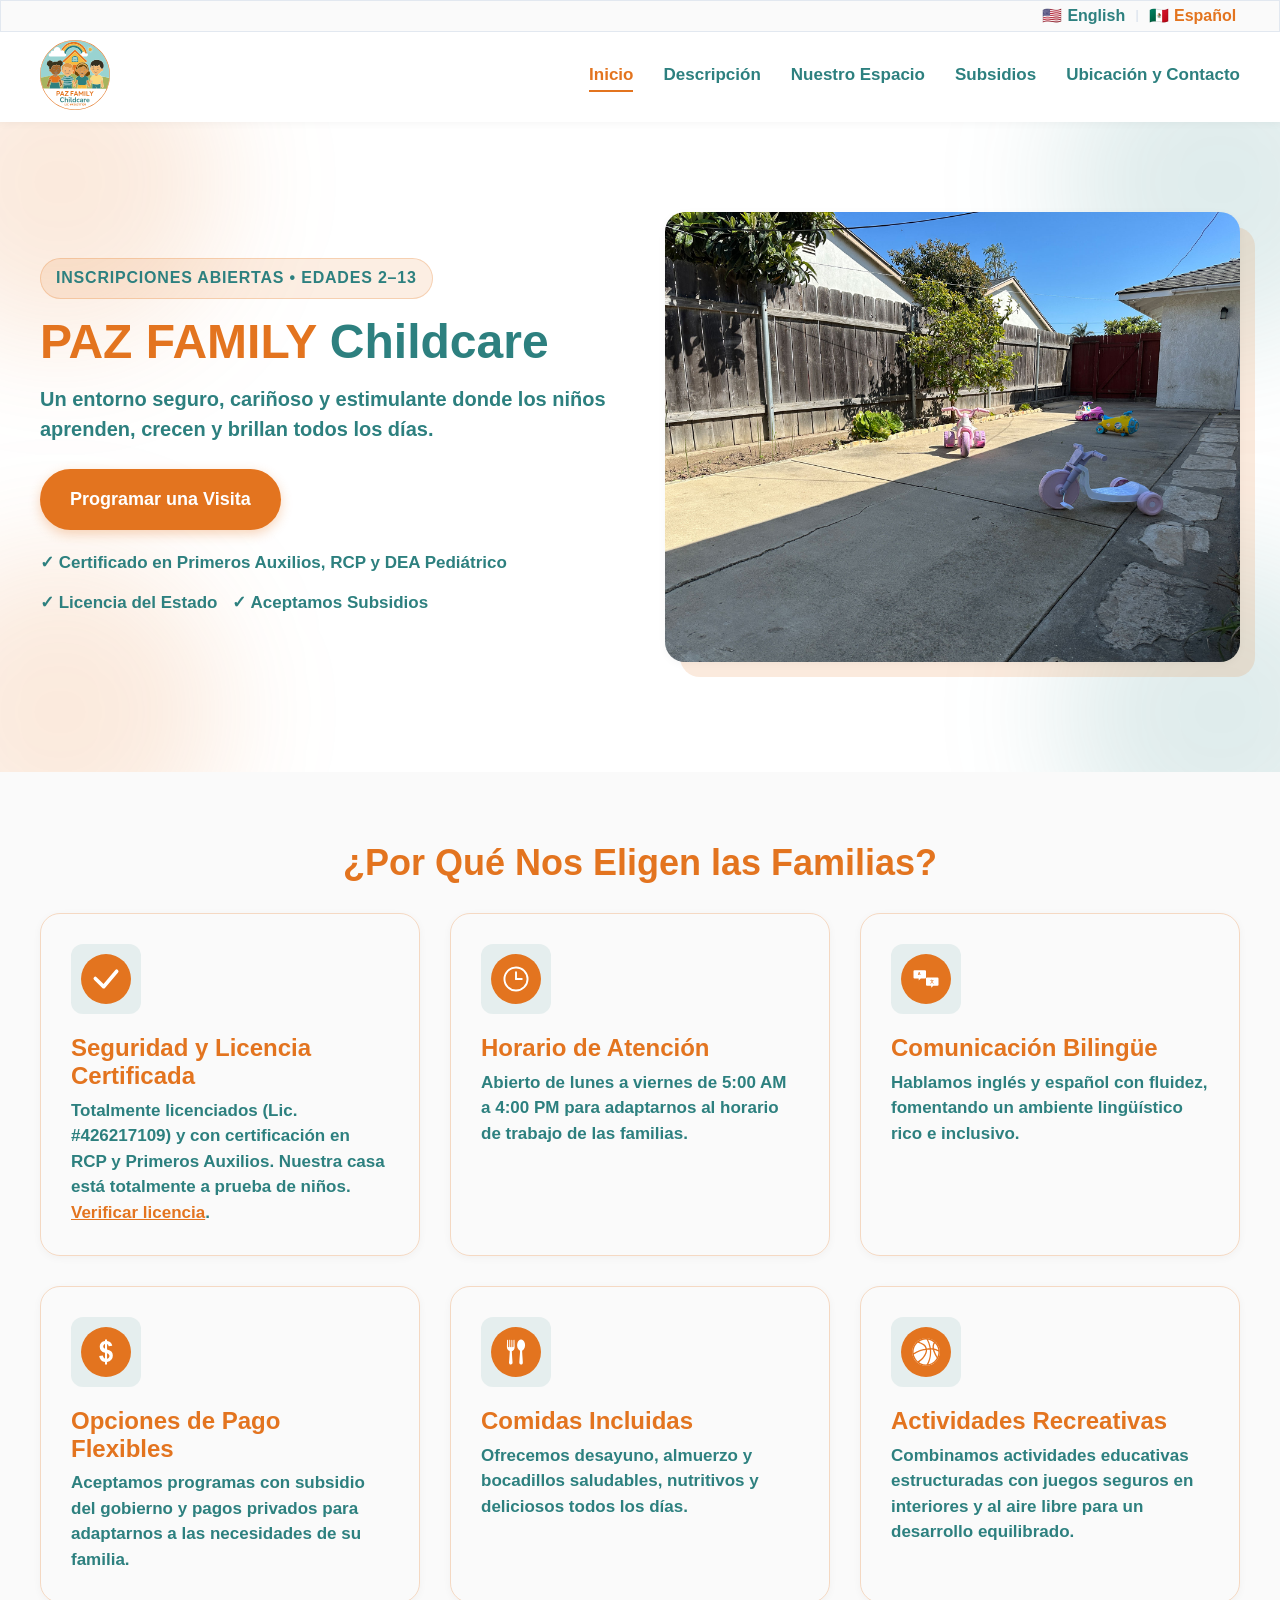
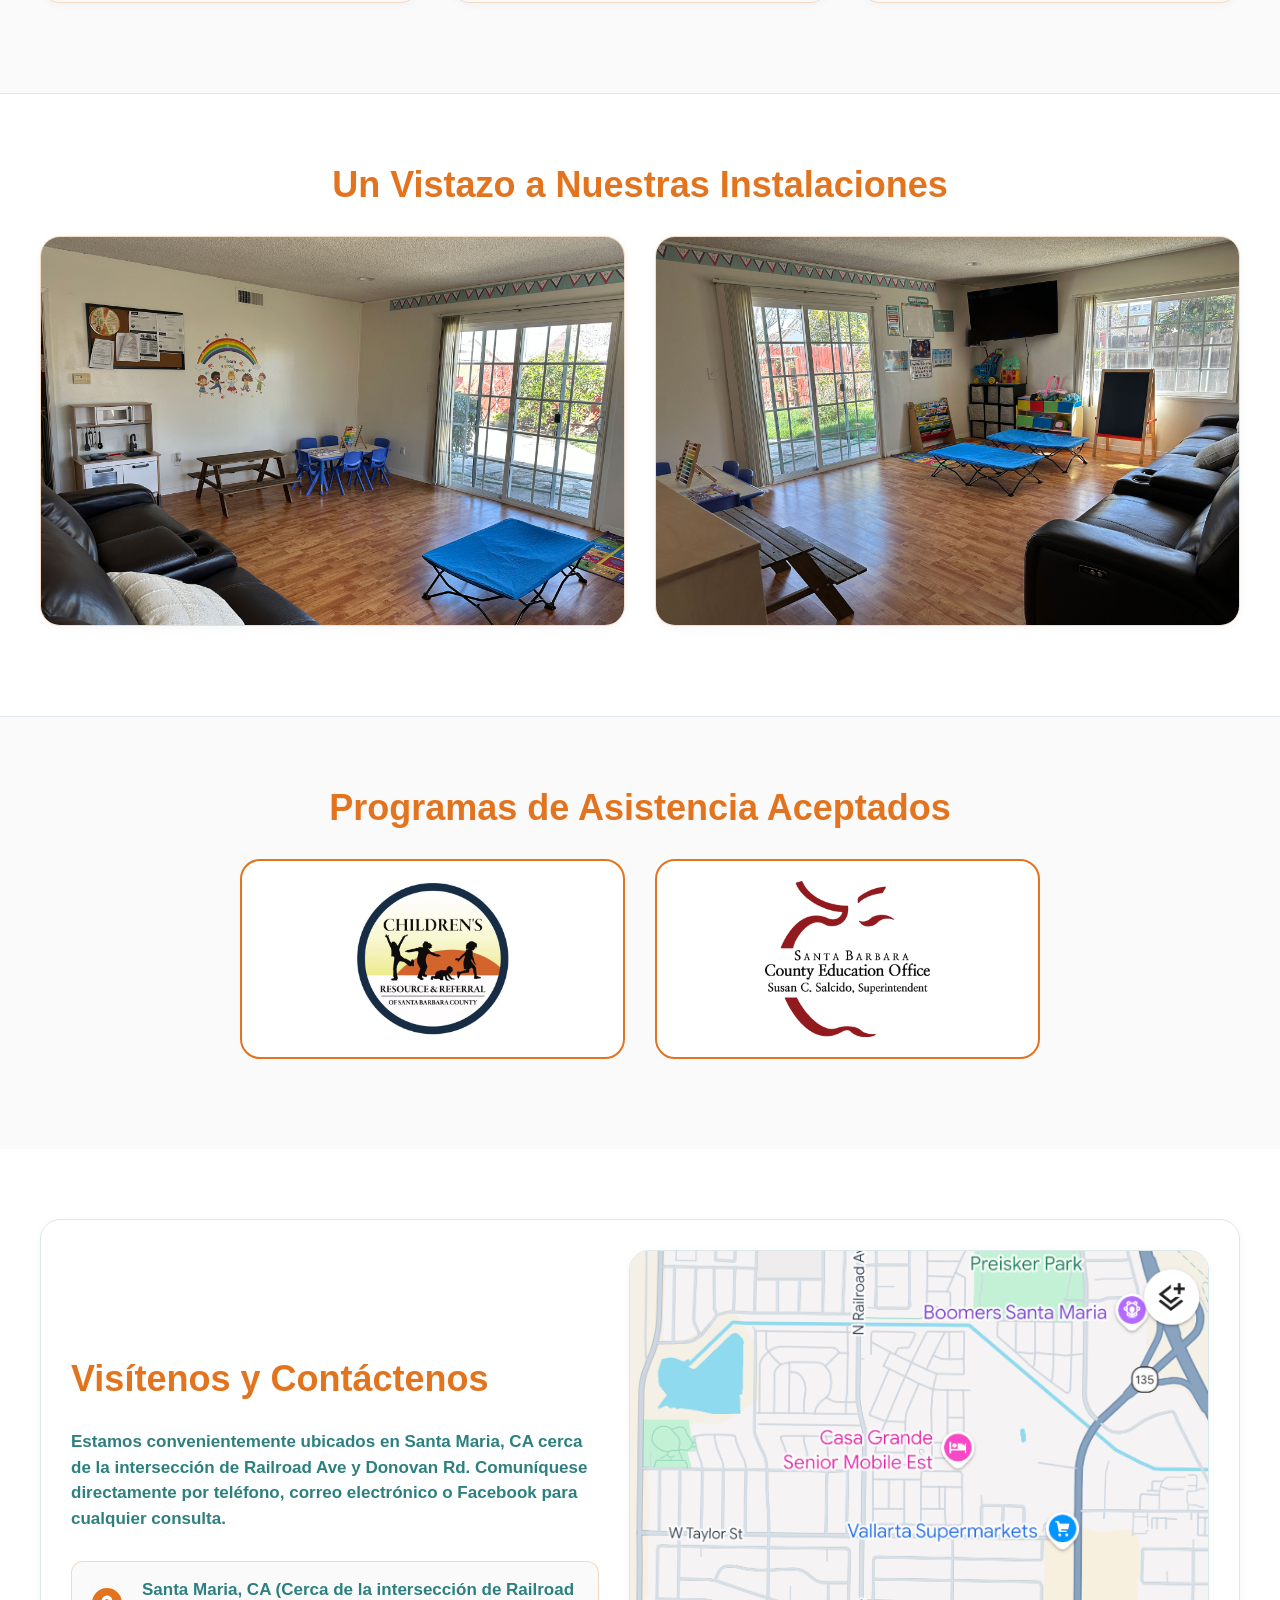
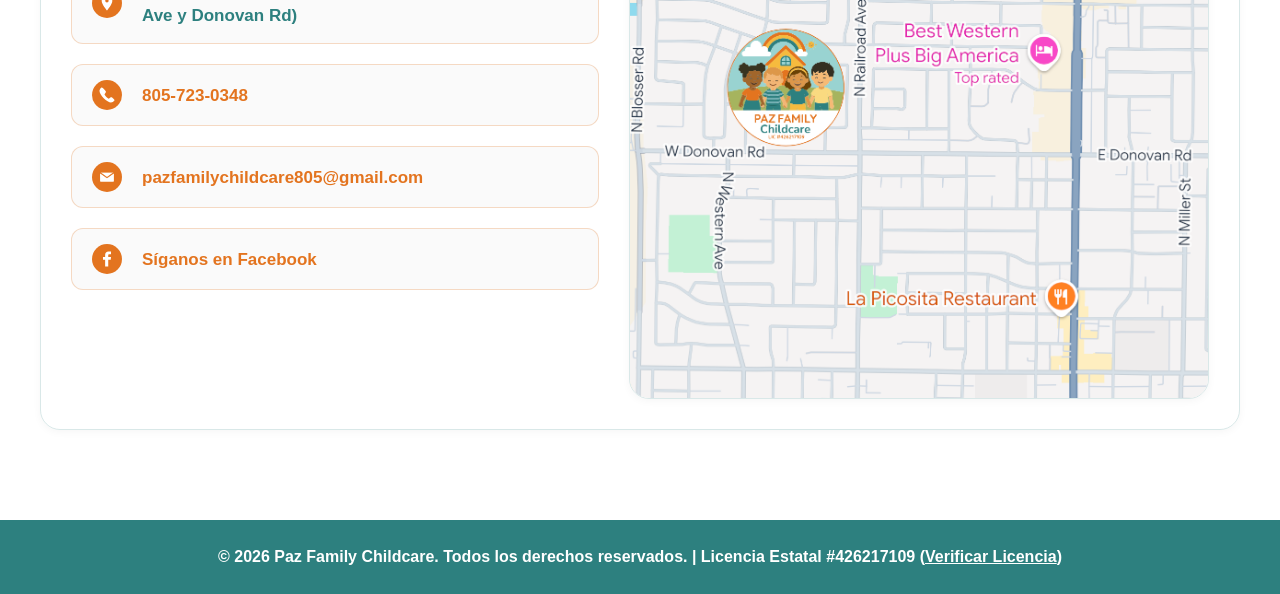
==== commit 2c6f3e85: "Update certifications text" ====
--- a/index-es.html
+++ b/index-es.html
@@ -80,7 +80,7 @@
                             días.</p>
                         <a href="#location" class="btn-primary">Programar una Visita</a>
                         <div class="hero-trust-bullets">
-                            <span>✓ Certificación en CPR y Primeros Auxilios</span>
+                            <span>✓ Certificado en Primeros Auxilios, RCP y DEA Pediátrico</span>
                             <span>✓ Licencia del Estado</span>
                             <span>✓ Aceptamos Subsidios</span>
                         </div>
@@ -167,13 +167,13 @@
             <div class="container">
                 <h2 class="section-title">Programas de Asistencia Aceptados</h2>
                 <div class="logo-group">
-                    <a href="https://www.example-program1.gov" target="_blank" rel="noopener noreferrer"
+                    <a href="https://crrsbc.org/es/child-care-assistance/" target="_blank" rel="noopener noreferrer"
                         class="program-logo"
                         aria-label="Visitar el sitio web de Children's Resource Network (se abre en una nueva pestaña)">
                         <img src="assets/images/childrens-resournce-santa-barbara-county-logo.jpg"
                             alt="Logotipo de Children's Resource Network" loading="lazy">
                     </a>
-                    <a href="https://www.example-program2.gov" target="_blank" rel="noopener noreferrer"
+                    <a href="https://www.sbceo.org/programs/ece/alternative-payment-program" target="_blank" rel="noopener noreferrer"
                         class="program-logo" aria-label="Visitar el sitio web de SBCEO (se abre en una nueva pestaña)">
                         <img src="assets/images/sbceo-logo.png"
                             alt="Logotipo de la Oficina de Educación del Condado de Santa Bárbara (SBCEO)"
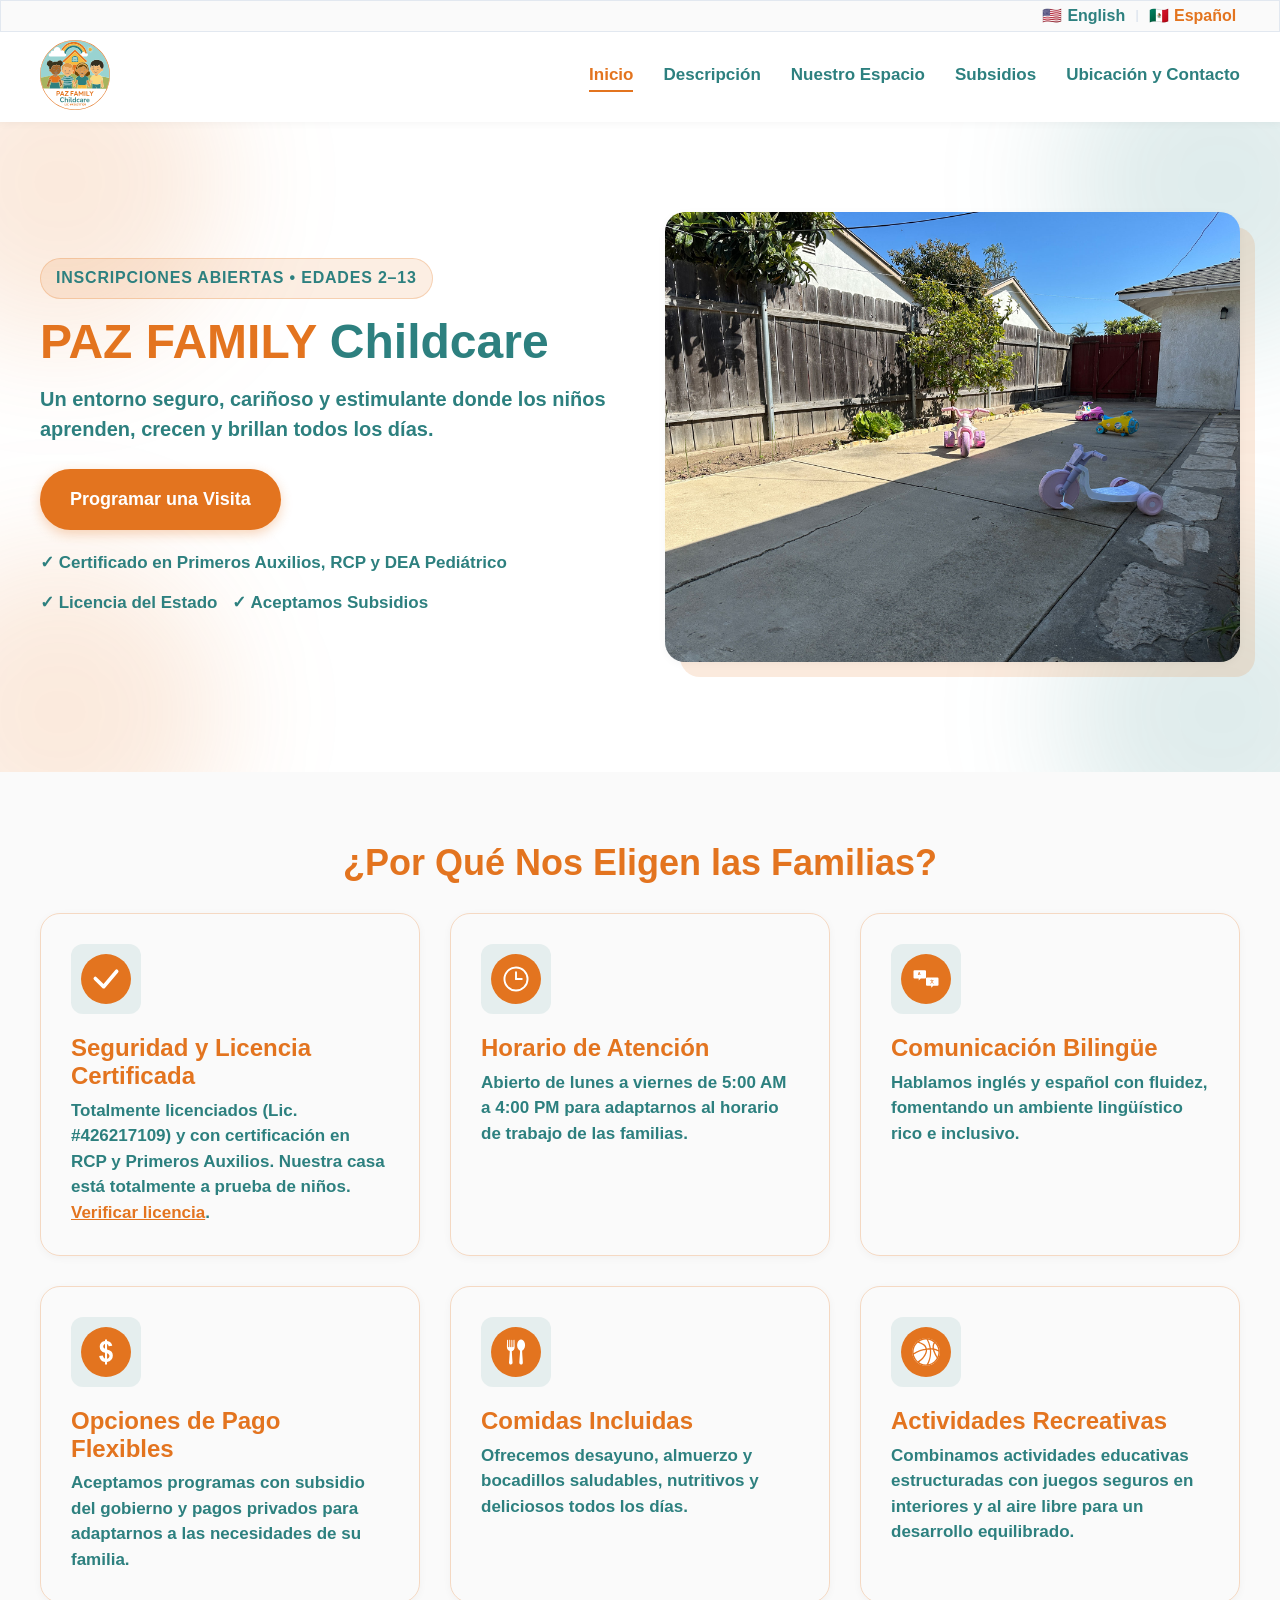
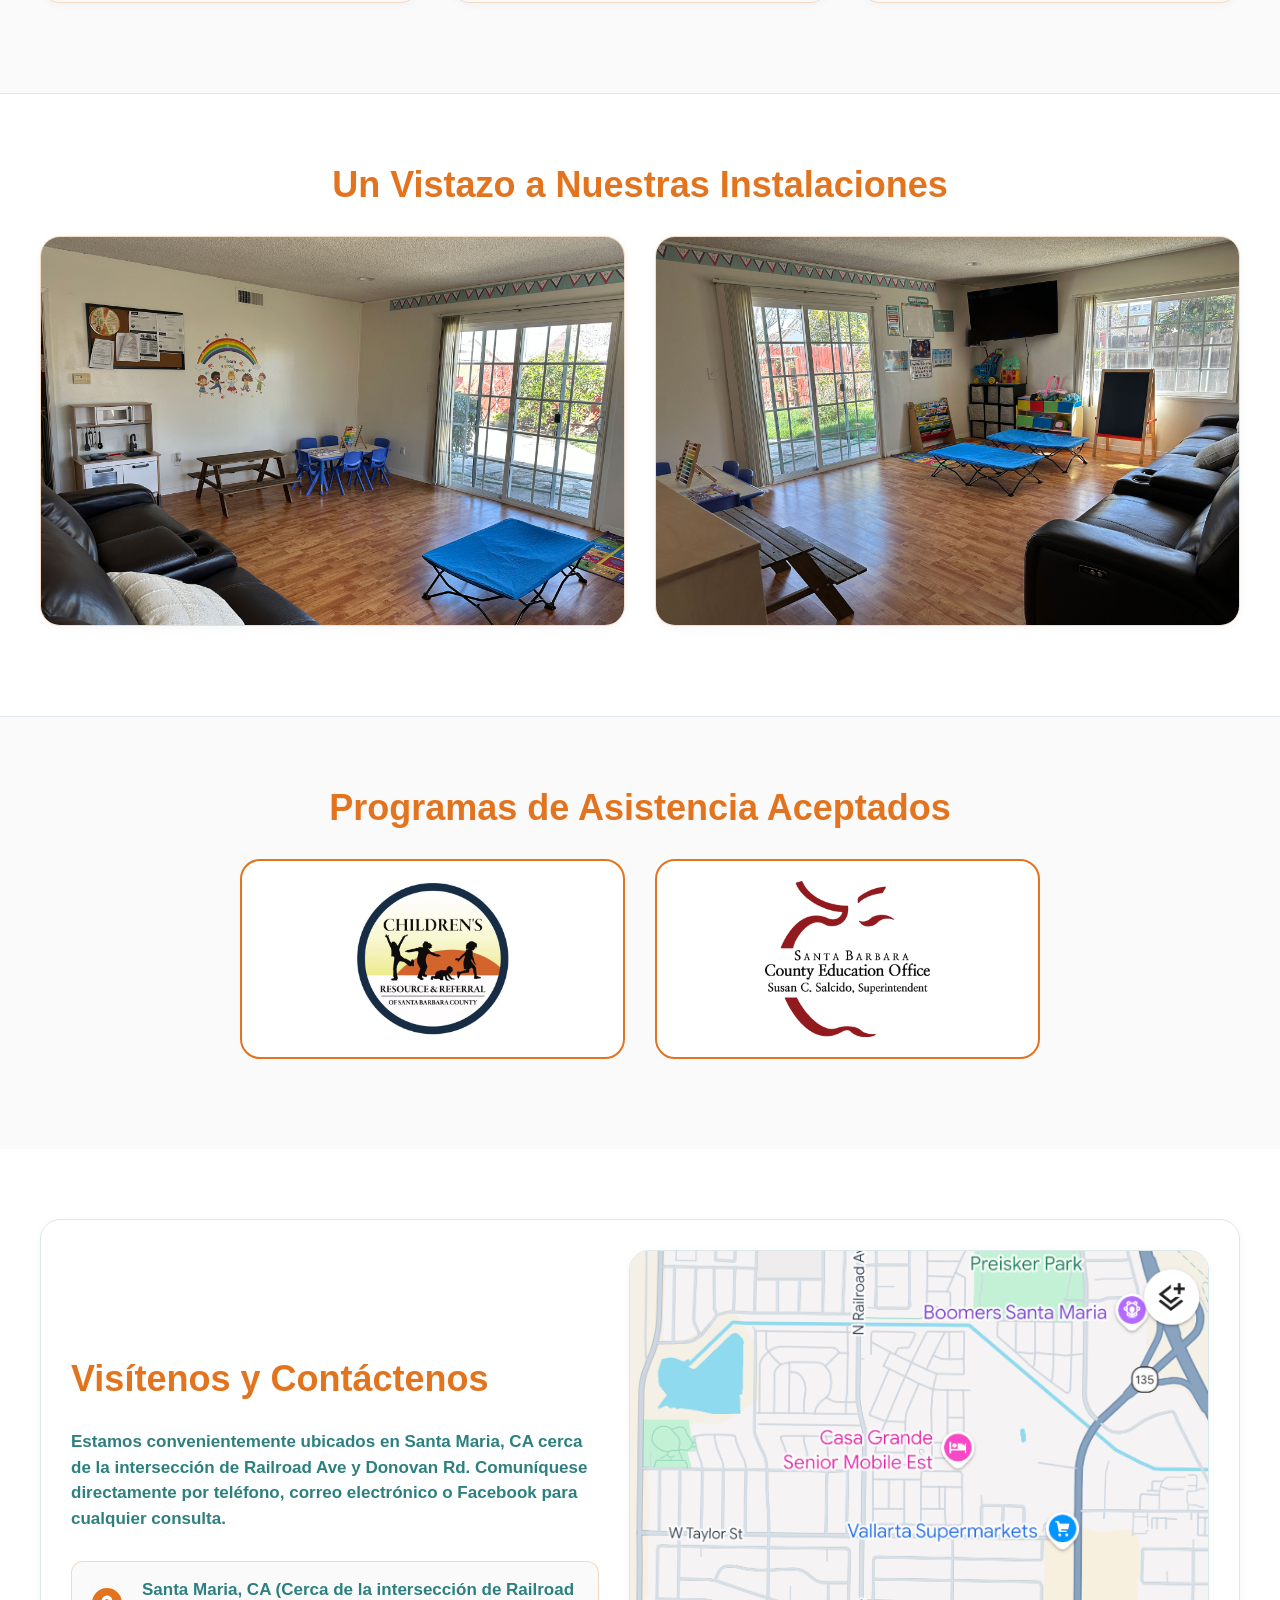
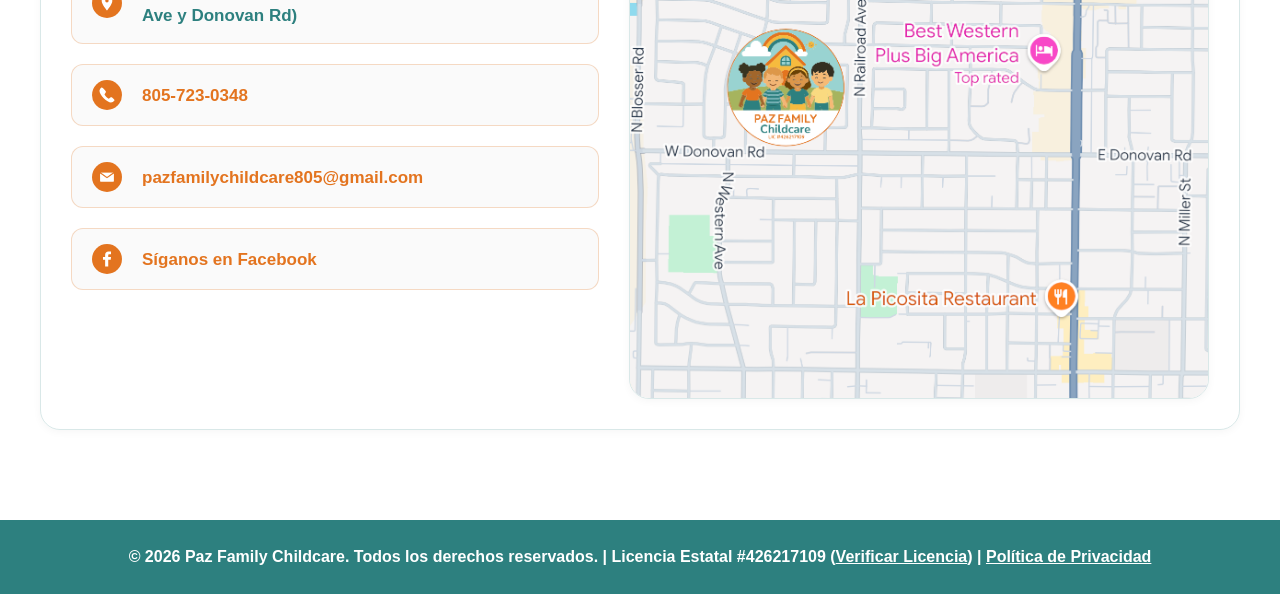
==== commit 87926cb1: "Add google analytics" ====
--- a/index-es.html
+++ b/index-es.html
@@ -4,8 +4,8 @@
 <head>
     <meta charset="UTF-8">
     <meta name="viewport" content="width=device-width, initial-scale=1.0">
+    <title>Paz Family Childcare | Guardería y Cuidado Infantil en Santa Maria, CA (Edades 2–13)</title>
     <link rel="icon" type="image/svg+xml" href="assets/images/childcare-logo.svg">
-    <title>Paz Family Childcare Family Childcare | Guardería y Cuidado Infantil en Santa Maria, CA (Edades 2–13)</title>
     <meta name="description"
         content="Cuidado infantil bilingüe y licenciado en Santa Maria, CA. Edades 2–13. Comidas incluidas. Aceptamos subsidios y pago privado. ¡Inscripciones abiertas!">
     <meta name="keywords"
@@ -15,6 +15,19 @@
         content="Inscripciones abiertas para edades de 2 a 13 años en Santa Maria, CA. Proveedor licenciado, ambiente bilingüe (inglés/español), comidas incluidas y subsidios o pago privado aceptados.">
     <meta property="og:type" content="website">
     <meta property="og:locale" content="es_US">
+    <meta property="og:image" content="https://pazfamilychildcare.com/assets/images/social-media-logo.png">
+    <meta property="og:image:width" content="1200">
+    <meta property="og:image:height" content="630">
+    <meta name="twitter:card" content="summary_large_image">
+    <meta name="twitter:image" content="https://pazfamilychildcare.com/assets/images/social-media-logo.png">
+    <script async src="https://www.googletagmanager.com/gtag/js?id=G-CFC94E39JD"></script>
+    <script>
+    window.dataLayer = window.dataLayer || [];
+    function gtag(){dataLayer.push(arguments);}
+    gtag('js', new Date());
+
+    gtag('config', 'G-CFC94E39JD');
+    </script>
     <link rel="canonical" href="https://pazfamilychildcare.com/index-es.html" />
     <link rel="alternate" hreflang="en" href="https://pazfamilychildcare.com/index.html" />
     <link rel="alternate" hreflang="es" href="https://pazfamilychildcare.com/index-es.html" />
@@ -227,9 +240,9 @@
         <div class="container">
             <p>&copy; <span id="current-year">2026</span> Paz Family Childcare. Todos los derechos reservados. |
                 Licencia
-                Estatal #426217109 (<a href="https://www.ccld.dss.ca.gov/carefacilitysearch/FacDetail/426217109" target="_blank" rel="noopener noreferrer"
-                    aria-label="Verificar licencia en el sitio web de DSS de California (se abre en una nueva pestaña)">Verificar
-                    Licencia</a>)</p>
+                Estatal #426217109 (<a href="https://www.ccld.dss.ca.gov/carefacilitysearch/FacDetail/426217109" target="_blank" rel="noopener noreferrer" aria-label="Verificar licencia en el sitio web de DSS de California (se abre en una nueva pestaña)">Verificar
+                    Licencia</a>) | <a
+                    href="privacy-es.html">Política de Privacidad</a></p>
         </div>
     </footer>
     <script src="assets/js/main.js" defer></script>
--- a/assets/css/style.css
+++ b/assets/css/style.css
@@ -894,6 +894,20 @@
     line-height: 1.15;
 }
 
+.privacy-policy{
+    padding-bottom: var(--padding-large);
+}
+
+.privacy-policy h1{
+    color: var(--color-orange);
+    padding-top: var(--padding-medium);;
+    margin-bottom: var(--padding-small)
+}
+
+.privacy-policy h2{
+    margin: 40px 0px 20px 0px;
+}
+
 @media (max-width: 768px) {
     :root {
         --font-h1: 2.25rem;
@@ -950,6 +964,10 @@
 
     .section-title {
         margin-bottom: 20px;
+    }
+
+    .privacy-policy h2{
+        margin: 20px 0px 20px 0px;
     }
 
     .nav-links {
@@ -1015,6 +1033,18 @@
         height: 70px;
     }
 
+    main{
+        margin-top: 115px;
+    }
+    
+    header{
+        height: 115px;
+    }
+
+    header.header-scrolled{
+        height: 95px;
+    }
+
     header.header-scrolled .logo img {
         width: 50px;
         height: 50px;
